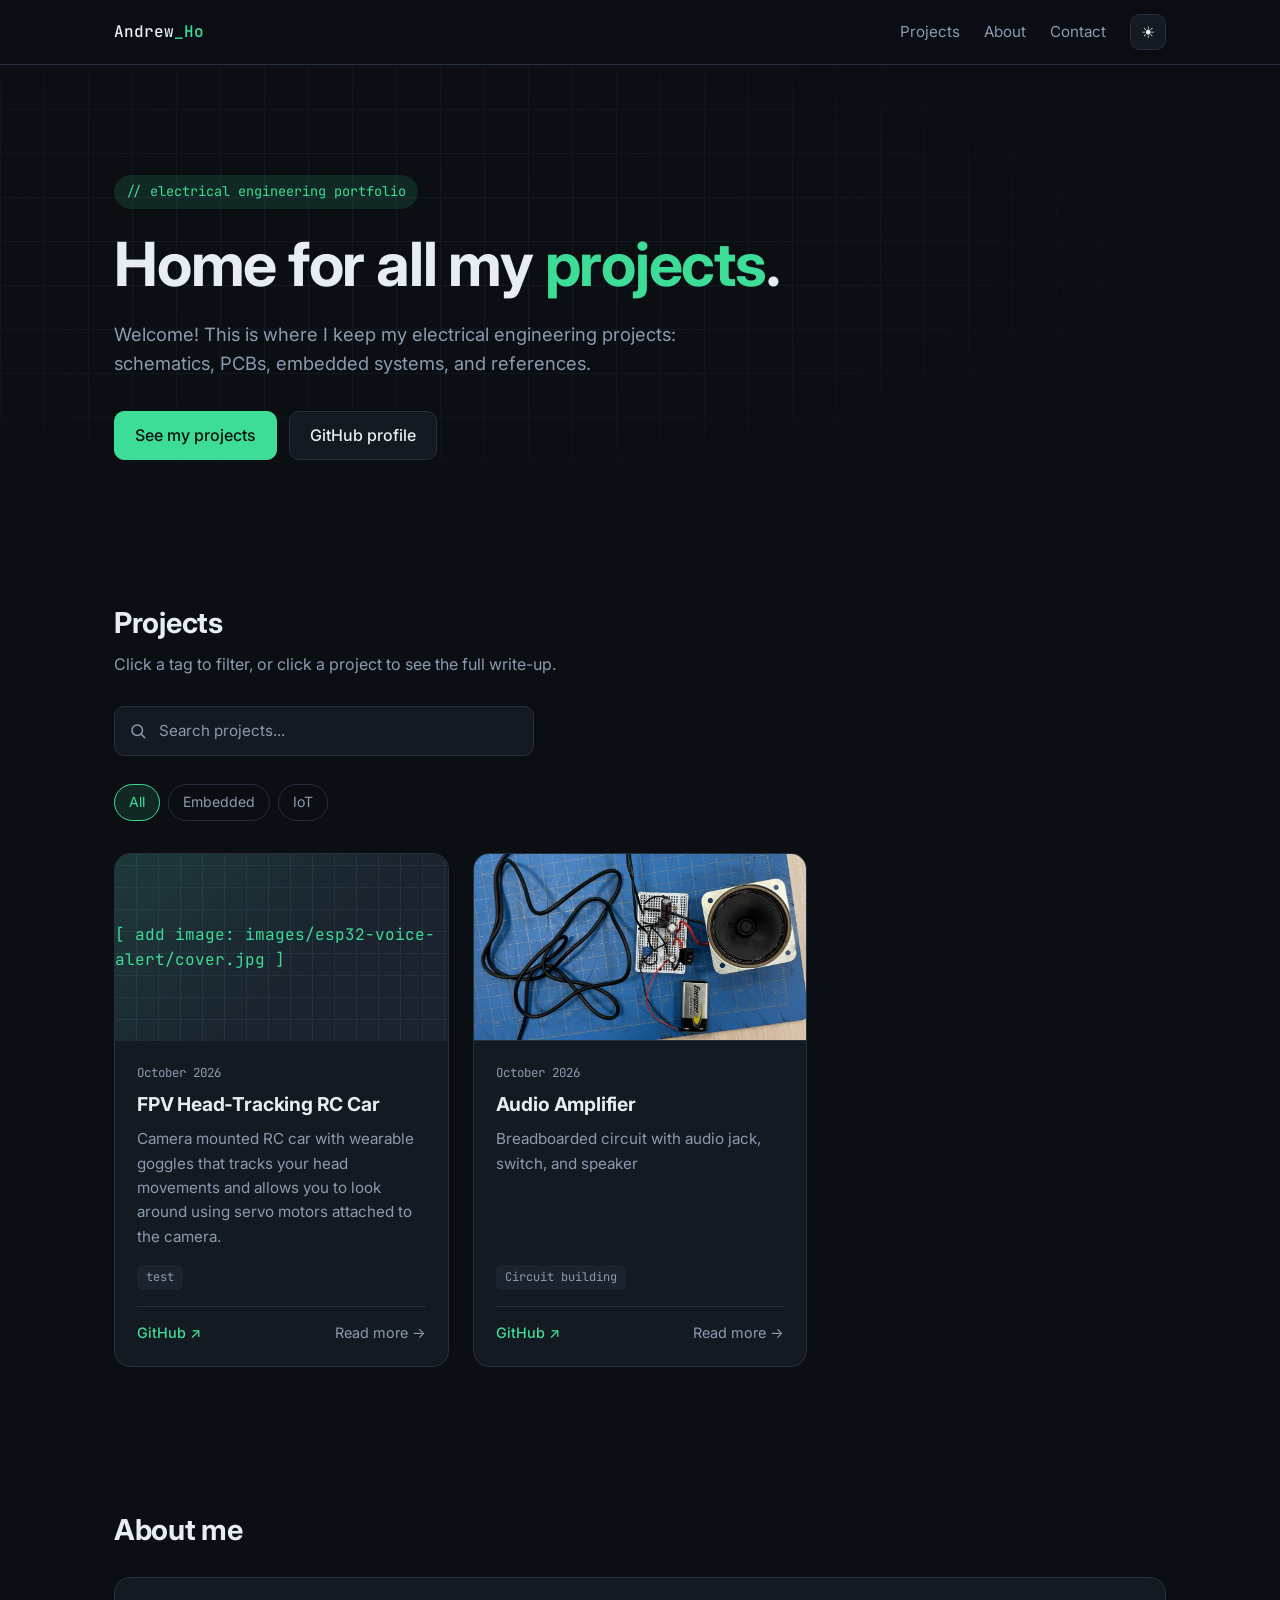
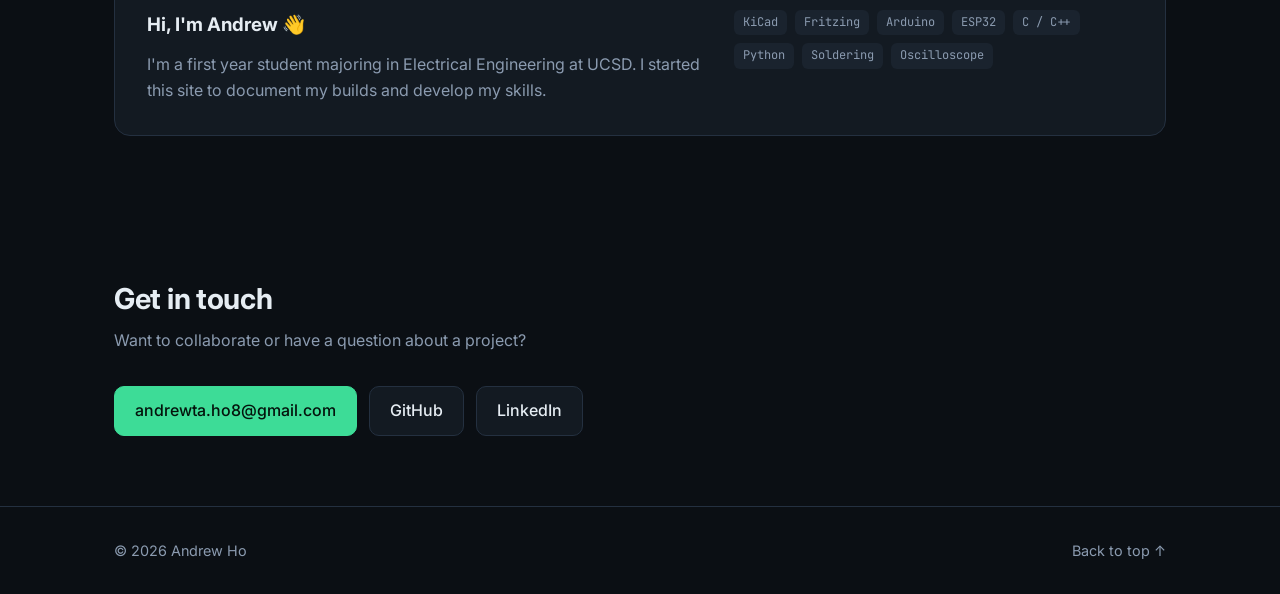
==== index.html @ 2be3fd10 "Update project details for ESP32 voice alert" ====
<!DOCTYPE html>
<html lang="en">
<head>
<meta charset="UTF-8">
<meta name="viewport" content="width=device-width, initial-scale=1">

<!-- EDIT #1: the text shown on the browser tab -->
<title>Andrew Ho | Electrical Engineering Projects</title>
<meta name="description" content="A collection of my electrical engineering projects.">

<link rel="preconnect" href="https://fonts.googleapis.com">
<link rel="preconnect" href="https://fonts.gstatic.com" crossorigin>
<link href="https://fonts.googleapis.com/css2?family=Inter:wght@400;500;600;700&family=JetBrains+Mono:wght@400;500&display=swap" rel="stylesheet">
<link rel="stylesheet" href="style.css">
<script src="script.js"></script>
</head>

<body>

<!-- ============================ NAVIGATION ============================ -->
<nav>
  <div class="container">
    <!-- EDIT #2: your name, top-left corner -->
    <a href="index.html" class="logo">Andrew<span>_Ho</span></a>
    <div class="nav-links">
      <a href="#projects">Projects</a>
      <a href="#about">About</a>
      <a href="#contact">Contact</a>
      <button id="theme-toggle" aria-label="Toggle light/dark mode">☀</button>
    </div>
  </div>
</nav>

<!-- ============================== HERO ============================== -->
<header class="hero">
  <div class="container">
    <!-- EDIT #3: headline, intro, buttons -->
    <span class="eyebrow">// electrical engineering portfolio</span>
    <h1>Home for all my <em>projects</em>.</h1>
    <p>Welcome! This is where I keep my electrical engineering projects: schematics, PCBs, embedded systems, and references.</p>
    <div class="hero-buttons">
      <a href="#projects" class="btn primary">See my projects</a>
      <a href="https://github.com/YOUR-USERNAME" class="btn" target="_blank" rel="noopener">GitHub profile</a>
    </div>
  </div>
</header>

<!-- ============================ PROJECTS ============================ -->
<section id="projects">
  <div class="container">
    <h2 class="section-title">Projects</h2>
    <p class="section-sub">Click a tag to filter, or click a project to see the full write-up.</p>

    <!-- Filter buttons build themselves from each card's data-tags. Don't edit. -->
    <input type="search" id="search" class="search" placeholder="Search projects..." aria-label="Search projects">
    <div class="filters" id="filters"></div>
    <p id="no-results" class="no-results" hidden>No projects match your search.</p>
    <div class="grid">

      <!-- ====================================================================
           HOW TO ADD A NEW PROJECT CARD (takes ~1 minute):
           1. Copy everything from "<article" to "</article>" (one card).
           2. Paste it right below this comment so the newest is first.
           3. Change the words, the tags, the image name, and the 2 links:
                 - the title link  -> href="projects/YOUR-NEW-PAGE.html"
                 - the "Read more" -> same page
              (The new page is made by copying projects/_TEMPLATE.html.)
           No photo yet? Leave the img line alone; a placeholder shows instead.
           ==================================================================== -->

      <!-- ============ CARD: copy from here ============ -->
      <article class="project" data-tags="Embedded, IoT">
        <img class="project-img" src="images/esp32-voice-alert/cover.jpg" alt="ESP32 voice alert device">
        <div class="project-body">
          <span class="project-date">October 2026</span>
          <h3><a class="card-link" href="projects/esp32-voice-alert.html">FPV Head-Tracking RC Car</a></h3>
          <p>Camera mounted RC car with wearable goggles that tracks your head movements and allows you to look around using servo motors attached to the camera.</p>
          <div class="tags">
            <span class="tag">test</span>
          </div>
          <div class="links">
            <a href="https://github.com/YOUR-USERNAME/esp32-voice-alert" target="_blank" rel="noopener">GitHub ↗</a>
            <span class="more">Read more →</span>
          </div>
        </div>
      </article>
      <!-- ============ CARD: copy until here ============ -->

      <article class="project" data-tags="Embedded, IoT">
        <img class="project-img" src="audioamplifier/IMG_8105.jpg" alt="Audio Amplifier">
        <div class="project-body">
          <span class="project-date">October 2026</span>
          <h3><a class="card-link" href="projects/audio-amplifier.html">Audio Amplifier</a></h3>
          <p>Breadboarded circuit with audio jack, switch, and speaker</p>
          <div class="tags">
            <span class="tag">Circuit building</span>
          </div>
          <div class="links">
            <a href="https://github.com/YOUR-USERNAME/esp32-voice-alert" target="_blank" rel="noopener">GitHub ↗</a>
            <span class="more">Read more →</span>
          </div>
        </div>
      </article>
    </div>
  </div>
</section>

<!-- ============================== ABOUT ============================== -->
<section id="about">
  <div class="container">
    <h2 class="section-title">About me</h2>
    <div class="about-box">
      <div>
        <!-- EDIT #4: a few sentences about you -->
        <h3>Hi, I'm Andrew 👋</h3>
        <p>I'm a first year student majoring in Electrical Engineering at UCSD. I started this site to document my builds and develop my skills.</p>
      </div>
      <div class="skills">
        <!-- EDIT #5: your skills and tools -->
        <span class="tag">KiCad</span>
        <span class="tag">Fritzing</span>
        <span class="tag">Arduino</span>
        <span class="tag">ESP32</span>
        <span class="tag">C / C++</span>
        <span class="tag">Python</span>
        <span class="tag">Soldering</span>
        <span class="tag">Oscilloscope</span>
      </div>
    </div>
  </div>
</section>

<!-- ============================= CONTACT ============================= -->
<section id="contact">
  <div class="container">
    <h2 class="section-title">Get in touch</h2>
    <p class="section-sub">Want to collaborate or have a question about a project?</p>
    <div class="hero-buttons">
      <!-- EDIT #6: your email and links -->
      <a href="mailto:andrewta.ho8@gmail.com" class="btn primary">andrewta.ho8@gmail.com</a>
      <a href="https://github.com/YOUR-USERNAME" class="btn" target="_blank" rel="noopener">GitHub</a>
      <a href="https://linkedin.com/in/YOUR-USERNAME" class="btn" target="_blank" rel="noopener">LinkedIn</a>
    </div>
  </div>
</section>

<footer>
  <div class="container">
    <span>© <span id="year"></span> Andrew Ho</span>
    <a href="#">Back to top ↑</a>
  </div>
</footer>

</body>
</html>
---- style.css ----
/* =====================================================================
   style.css: the look of the whole site (home page + every project page)
   You only need to touch the COLORS section below. Everything else can stay.
   ===================================================================== */

/* ---------- COLORS ---------- */
:root {
  --bg: #0b0f14;
  --surface: #131a22;
  --surface-2: #1a232e;
  --border: #243040;
  --text: #e6edf3;
  --muted: #8b9bb0;
  --accent: #3ddc97;            /* try #4da3ff (blue) or #ffb547 (amber) */
  --accent-soft: rgba(61, 220, 151, 0.12);
}
:root[data-theme="light"] {
  --bg: #f6f8fa;
  --surface: #ffffff;
  --surface-2: #eef2f6;
  --border: #d8e0e8;
  --text: #14202b;
  --muted: #5b6b7d;
  --accent: #0a9f6a;
  --accent-soft: rgba(10, 159, 106, 0.1);
}

/* ---------- BASICS ---------- */
* { box-sizing: border-box; margin: 0; padding: 0; }
html { scroll-behavior: smooth; }
body {
  font-family: "Inter", system-ui, -apple-system, "Segoe UI", sans-serif;
  background: var(--bg);
  color: var(--text);
  line-height: 1.6;
  -webkit-font-smoothing: antialiased;
}
a { color: inherit; text-decoration: none; }
img { max-width: 100%; }
.container { max-width: 1100px; margin: 0 auto; padding: 0 24px; }
.narrow { max-width: 820px; }

/* ---------- NAV ---------- */
nav {
  position: sticky; top: 0; z-index: 10;
  background: color-mix(in srgb, var(--bg) 85%, transparent);
  backdrop-filter: blur(12px);
  border-bottom: 1px solid var(--border);
}
nav .container { display: flex; align-items: center; justify-content: space-between; height: 64px; }
.logo { font-family: "JetBrains Mono", monospace; font-weight: 500; }
.logo span { color: var(--accent); }
.nav-links { display: flex; align-items: center; gap: 24px; font-size: 0.95rem; color: var(--muted); }
.nav-links a:hover { color: var(--text); }
#theme-toggle {
  background: var(--surface); border: 1px solid var(--border); color: var(--text);
  width: 36px; height: 36px; border-radius: 10px; cursor: pointer; font-size: 1rem;
}
#theme-toggle:hover { border-color: var(--accent); }

/* ---------- BUTTONS & TAGS ---------- */
.btn {
  display: inline-block; padding: 11px 20px; border-radius: 10px; font-weight: 500;
  border: 1px solid var(--border); background: var(--surface); transition: 0.2s;
}
.btn:hover { border-color: var(--accent); transform: translateY(-1px); }
.btn.primary { background: var(--accent); color: #04130c; border-color: var(--accent); }
.tags { display: flex; flex-wrap: wrap; gap: 6px; }
.tag {
  font-family: "JetBrains Mono", monospace; font-size: 0.75rem;
  padding: 3px 9px; border-radius: 6px; background: var(--surface-2); color: var(--muted);
}

/* ---------- HOME: HERO ---------- */
.hero { padding: 110px 0 70px; position: relative; overflow: hidden; }
.hero::before {
  content: ""; position: absolute; inset: 0; z-index: -1;
  background-image:
    linear-gradient(var(--border) 1px, transparent 1px),
    linear-gradient(90deg, var(--border) 1px, transparent 1px);
  background-size: 44px 44px;
  opacity: 0.35;
  -webkit-mask-image: radial-gradient(ellipse at 30% 40%, #000 20%, transparent 70%);
  mask-image: radial-gradient(ellipse at 30% 40%, #000 20%, transparent 70%);
}
.eyebrow {
  display: inline-block; font-family: "JetBrains Mono", monospace; font-size: 0.85rem;
  color: var(--accent); background: var(--accent-soft);
  padding: 6px 12px; border-radius: 999px; margin-bottom: 22px;
}
.hero h1 { font-size: clamp(2.2rem, 6vw, 3.8rem); line-height: 1.1; letter-spacing: -0.02em; max-width: 780px; }
.hero h1 em { font-style: normal; color: var(--accent); }
.hero p { color: var(--muted); font-size: 1.15rem; max-width: 600px; margin-top: 22px; }
.hero-buttons { display: flex; gap: 12px; margin-top: 32px; flex-wrap: wrap; }

/* ---------- HOME: SECTIONS ---------- */
section { padding: 70px 0; }
.section-title { font-size: 1.8rem; letter-spacing: -0.01em; }
.section-sub { color: var(--muted); margin-top: 6px; }

.filters { display: flex; flex-wrap: wrap; gap: 8px; margin: 28px 0 32px; }
.filter {
  font: inherit; font-size: 0.88rem; color: var(--muted); cursor: pointer;
  background: transparent; border: 1px solid var(--border);
  padding: 6px 14px; border-radius: 999px; transition: 0.2s;
}
.filter:hover { color: var(--text); border-color: var(--muted); }
.filter.active { background: var(--accent-soft); color: var(--accent); border-color: var(--accent); }

/* ---------- HOME: PROJECT CARDS ---------- */
.grid { display: grid; grid-template-columns: repeat(auto-fill, minmax(320px, 1fr)); gap: 24px; }
.project {
  position: relative;
  background: var(--surface); border: 1px solid var(--border); border-radius: 16px;
  overflow: hidden; display: flex; flex-direction: column; transition: 0.25s;
}
.project:hover { transform: translateY(-4px); border-color: var(--accent); box-shadow: 0 12px 30px rgba(0,0,0,0.25); }
.project.hidden { display: none; }
/* makes the WHOLE card clickable (the link is the title) */
.card-link::after { content: ""; position: absolute; inset: 0; z-index: 1; }

.project-img { aspect-ratio: 16 / 9; width: 100%; object-fit: cover; display: block; background: var(--surface-2); border-bottom: 1px solid var(--border); }
.placeholder {
  aspect-ratio: 16 / 9; width: 100%;
  display: flex; align-items: center; justify-content: center;
  font-family: "JetBrains Mono", monospace; font-size: 1rem; color: var(--accent);
  background:
    linear-gradient(135deg, var(--accent-soft), transparent 60%),
    repeating-linear-gradient(0deg, transparent 0 21px, var(--border) 21px 22px),
    repeating-linear-gradient(90deg, transparent 0 21px, var(--border) 21px 22px),
    var(--surface-2);
}
.project-body { padding: 22px; display: flex; flex-direction: column; flex: 1; }
.project-date { font-family: "JetBrains Mono", monospace; font-size: 0.78rem; color: var(--muted); }
.project h3 { font-size: 1.2rem; margin: 6px 0 8px; letter-spacing: -0.01em; }
.project p { color: var(--muted); font-size: 0.95rem; flex: 1; }
.project .tags { margin: 16px 0; }
.links { display: flex; flex-wrap: wrap; gap: 14px; padding-top: 14px; border-top: 1px solid var(--border); align-items: center; }
.links a { position: relative; z-index: 2; font-size: 0.9rem; font-weight: 500; color: var(--accent); }
.links a:hover { text-decoration: underline; }
.links .more { margin-left: auto; color: var(--muted); font-size: 0.9rem; }
.project:hover .more { color: var(--accent); }

/* ---------- HOME: ABOUT ---------- */
.about-box {
  background: var(--surface); border: 1px solid var(--border); border-radius: 16px;
  padding: 32px; display: grid; gap: 28px; grid-template-columns: 1.4fr 1fr; margin-top: 24px;
}
.about-box p { color: var(--muted); margin-top: 12px; }
.skills { display: flex; flex-wrap: wrap; gap: 8px; align-content: flex-start; }
@media (max-width: 720px) { .about-box { grid-template-columns: 1fr; } }

footer { border-top: 1px solid var(--border); padding: 32px 0; color: var(--muted); font-size: 0.9rem; }
footer .container { display: flex; justify-content: space-between; flex-wrap: wrap; gap: 12px; }
footer a:hover { color: var(--accent); }

/* =====================================================================
   PROJECT DETAIL PAGES
   ===================================================================== */
.back-link { display: inline-block; margin: 36px 0 18px; color: var(--muted); font-size: 0.92rem; }
.back-link:hover { color: var(--accent); }

.page-head h1 { font-size: clamp(2rem, 5vw, 3rem); line-height: 1.15; letter-spacing: -0.02em; margin: 8px 0 14px; }
.page-head .lead { color: var(--muted); font-size: 1.15rem; margin-bottom: 18px; }

.cover { width: 100%; border-radius: 16px; border: 1px solid var(--border); margin-top: 32px; display: block; aspect-ratio: 16 / 9; object-fit: cover; }

.facts {
  display: grid; grid-template-columns: repeat(auto-fit, minmax(140px, 1fr)); gap: 12px; margin-top: 28px;
}
.fact { background: var(--surface); border: 1px solid var(--border); border-radius: 12px; padding: 14px 16px; }
.fact small { display: block; font-family: "JetBrains Mono", monospace; font-size: 0.72rem; color: var(--muted); text-transform: uppercase; letter-spacing: 0.06em; }
.fact strong { font-weight: 600; }

.detail { padding: 34px 0 6px; }
.detail h2 { font-size: 1.5rem; letter-spacing: -0.01em; margin-bottom: 14px; display: flex; align-items: center; gap: 10px; }
.detail h2::before { content: ""; width: 4px; height: 1.2em; background: var(--accent); border-radius: 2px; }
.detail p { color: var(--muted); margin-bottom: 12px; }
.detail p strong { color: var(--text); }
.detail ul, .detail ol { color: var(--muted); padding-left: 22px; margin-bottom: 12px; }
.detail li { margin-bottom: 8px; padding-left: 4px; }
.detail li::marker { color: var(--accent); }
.detail code {
  font-family: "JetBrains Mono", monospace; font-size: 0.85em;
  background: var(--surface-2); padding: 2px 6px; border-radius: 5px; color: var(--text);
}
.detail pre {
  background: var(--surface); border: 1px solid var(--border); border-radius: 12px;
  padding: 16px; overflow-x: auto; margin-bottom: 14px; font-size: 0.85rem;
}
.detail pre code { background: none; padding: 0; }

.callout {
  background: var(--accent-soft); border-left: 3px solid var(--accent);
  padding: 14px 18px; border-radius: 0 10px 10px 0; margin: 14px 0; color: var(--text);
}

.table-wrap { overflow-x: auto; border: 1px solid var(--border); border-radius: 12px; }
table { width: 100%; border-collapse: collapse; font-size: 0.93rem; }
th, td { text-align: left; padding: 12px 16px; border-bottom: 1px solid var(--border); }
th { background: var(--surface); font-family: "JetBrains Mono", monospace; font-size: 0.75rem; color: var(--muted); text-transform: uppercase; letter-spacing: 0.06em; }
tr:last-child td { border-bottom: none; }
td a { color: var(--accent); }
td a:hover { text-decoration: underline; }
td { color: var(--muted); }
td:first-child { color: var(--text); font-weight: 500; }

.gallery { display: grid; grid-template-columns: repeat(auto-fill, minmax(240px, 1fr)); gap: 14px; }
.gallery figure { background: var(--surface); border: 1px solid var(--border); border-radius: 12px; overflow: hidden; }
.gallery img { width: 100%; aspect-ratio: 4 / 3; object-fit: cover; display: block; transition: 0.3s; }
.gallery a:hover img { transform: scale(1.03); }
.gallery a { display: block; overflow: hidden; }
.gallery figcaption { padding: 10px 14px; font-size: 0.85rem; color: var(--muted); }

.video-wrap { position: relative; aspect-ratio: 16 / 9; border-radius: 14px; overflow: hidden; border: 1px solid var(--border); background: #000; margin-bottom: 14px; }
.video-wrap iframe, .video-wrap video { position: absolute; inset: 0; width: 100%; height: 100%; border: 0; }

.downloads { display: flex; flex-wrap: wrap; gap: 12px; }

.page-nav { display: flex; justify-content: space-between; gap: 16px; padding: 50px 0 20px; flex-wrap: wrap; }
.search {
  display: block;
  width: 100%;
  max-width: 420px;
  margin-top: 28px;
  padding: 12px 16px 12px 44px;
  font: inherit;
  font-size: 0.95rem;
  color: var(--text);
  background: var(--surface)
    url("data:image/svg+xml,%3Csvg xmlns='http://www.w3.org/2000/svg' width='18' height='18' viewBox='0 0 24 24' fill='none' stroke='%238b9bb0' stroke-width='2' stroke-linecap='round'%3E%3Ccircle cx='11' cy='11' r='7'/%3E%3Cpath d='M21 21l-4.3-4.3'/%3E%3C/svg%3E")
    no-repeat 14px center;
  border: 1px solid var(--border);
  border-radius: 10px;
  outline: none;
  transition: 0.2s;
}
.search::placeholder { color: var(--muted); }
.search:focus { border-color: var(--accent); box-shadow: 0 0 0 3px var(--accent-soft); }

.no-results { color: var(--muted); margin-bottom: 24px; }
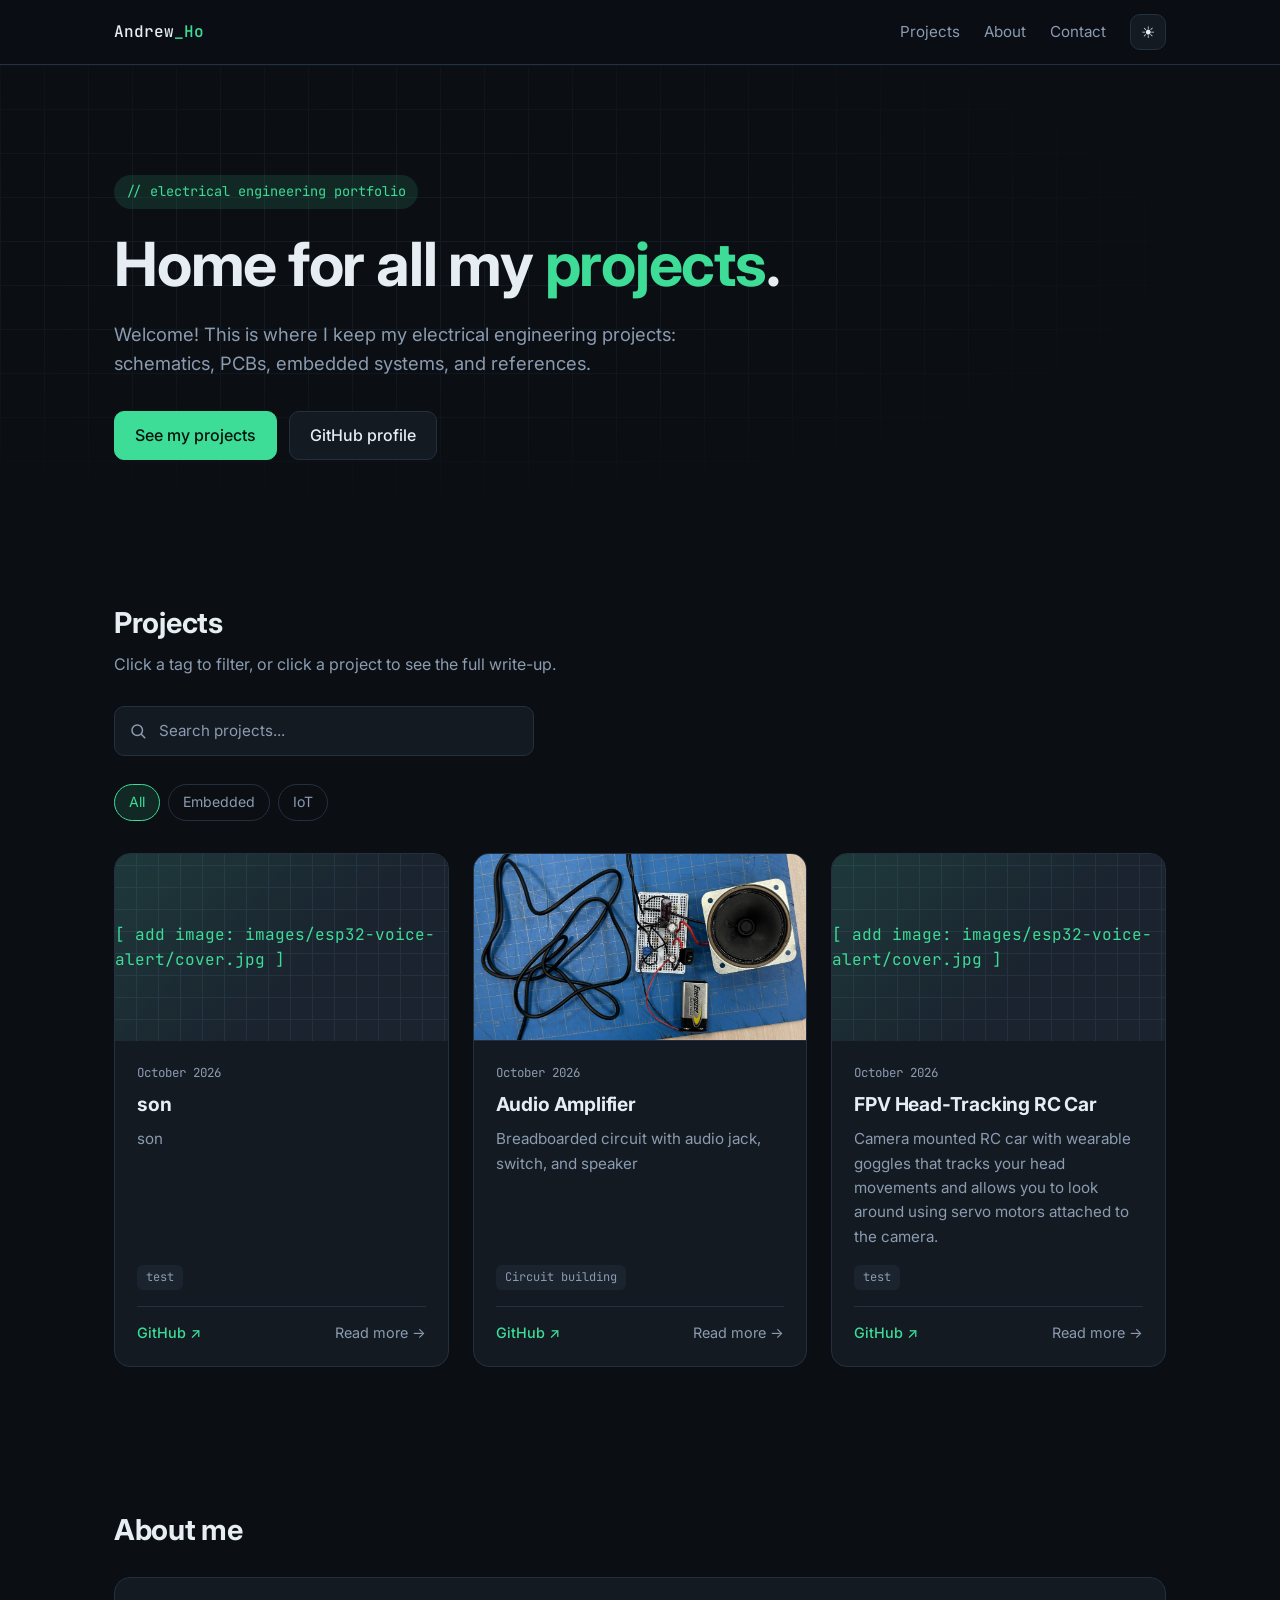
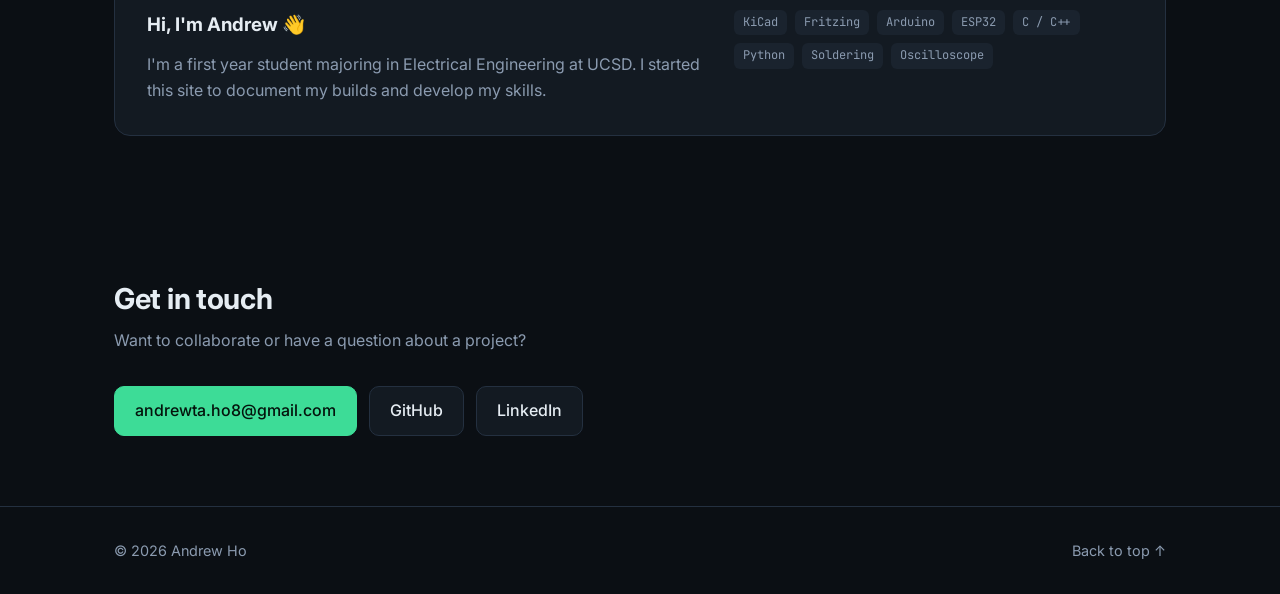
==== commit 5eef3752: "Update project details for ESP32 voice alert" ====
--- a/index.html
+++ b/index.html
@@ -73,8 +73,8 @@
         <img class="project-img" src="images/esp32-voice-alert/cover.jpg" alt="ESP32 voice alert device">
         <div class="project-body">
           <span class="project-date">October 2026</span>
-          <h3><a class="card-link" href="projects/esp32-voice-alert.html">FPV Head-Tracking RC Car</a></h3>
-          <p>Camera mounted RC car with wearable goggles that tracks your head movements and allows you to look around using servo motors attached to the camera.</p>
+          <h3><a class="card-link" href="projects/esp32-voice-alert.html">son</a></h3>
+          <p>son</p>
           <div class="tags">
             <span class="tag">test</span>
           </div>
@@ -94,6 +94,22 @@
           <p>Breadboarded circuit with audio jack, switch, and speaker</p>
           <div class="tags">
             <span class="tag">Circuit building</span>
+          </div>
+          <div class="links">
+            <a href="https://github.com/YOUR-USERNAME/esp32-voice-alert" target="_blank" rel="noopener">GitHub ↗</a>
+            <span class="more">Read more →</span>
+          </div>
+        </div>
+      </article>
+
+      <article class="project" data-tags="Embedded, IoT">
+        <img class="project-img" src="images/esp32-voice-alert/cover.jpg" alt="ESP32 voice alert device">
+        <div class="project-body">
+          <span class="project-date">October 2026</span>
+          <h3><a class="card-link" href="projects/esp32-voice-alert.html">FPV Head-Tracking RC Car</a></h3>
+          <p>Camera mounted RC car with wearable goggles that tracks your head movements and allows you to look around using servo motors attached to the camera.</p>
+          <div class="tags">
+            <span class="tag">test</span>
           </div>
           <div class="links">
             <a href="https://github.com/YOUR-USERNAME/esp32-voice-alert" target="_blank" rel="noopener">GitHub ↗</a>
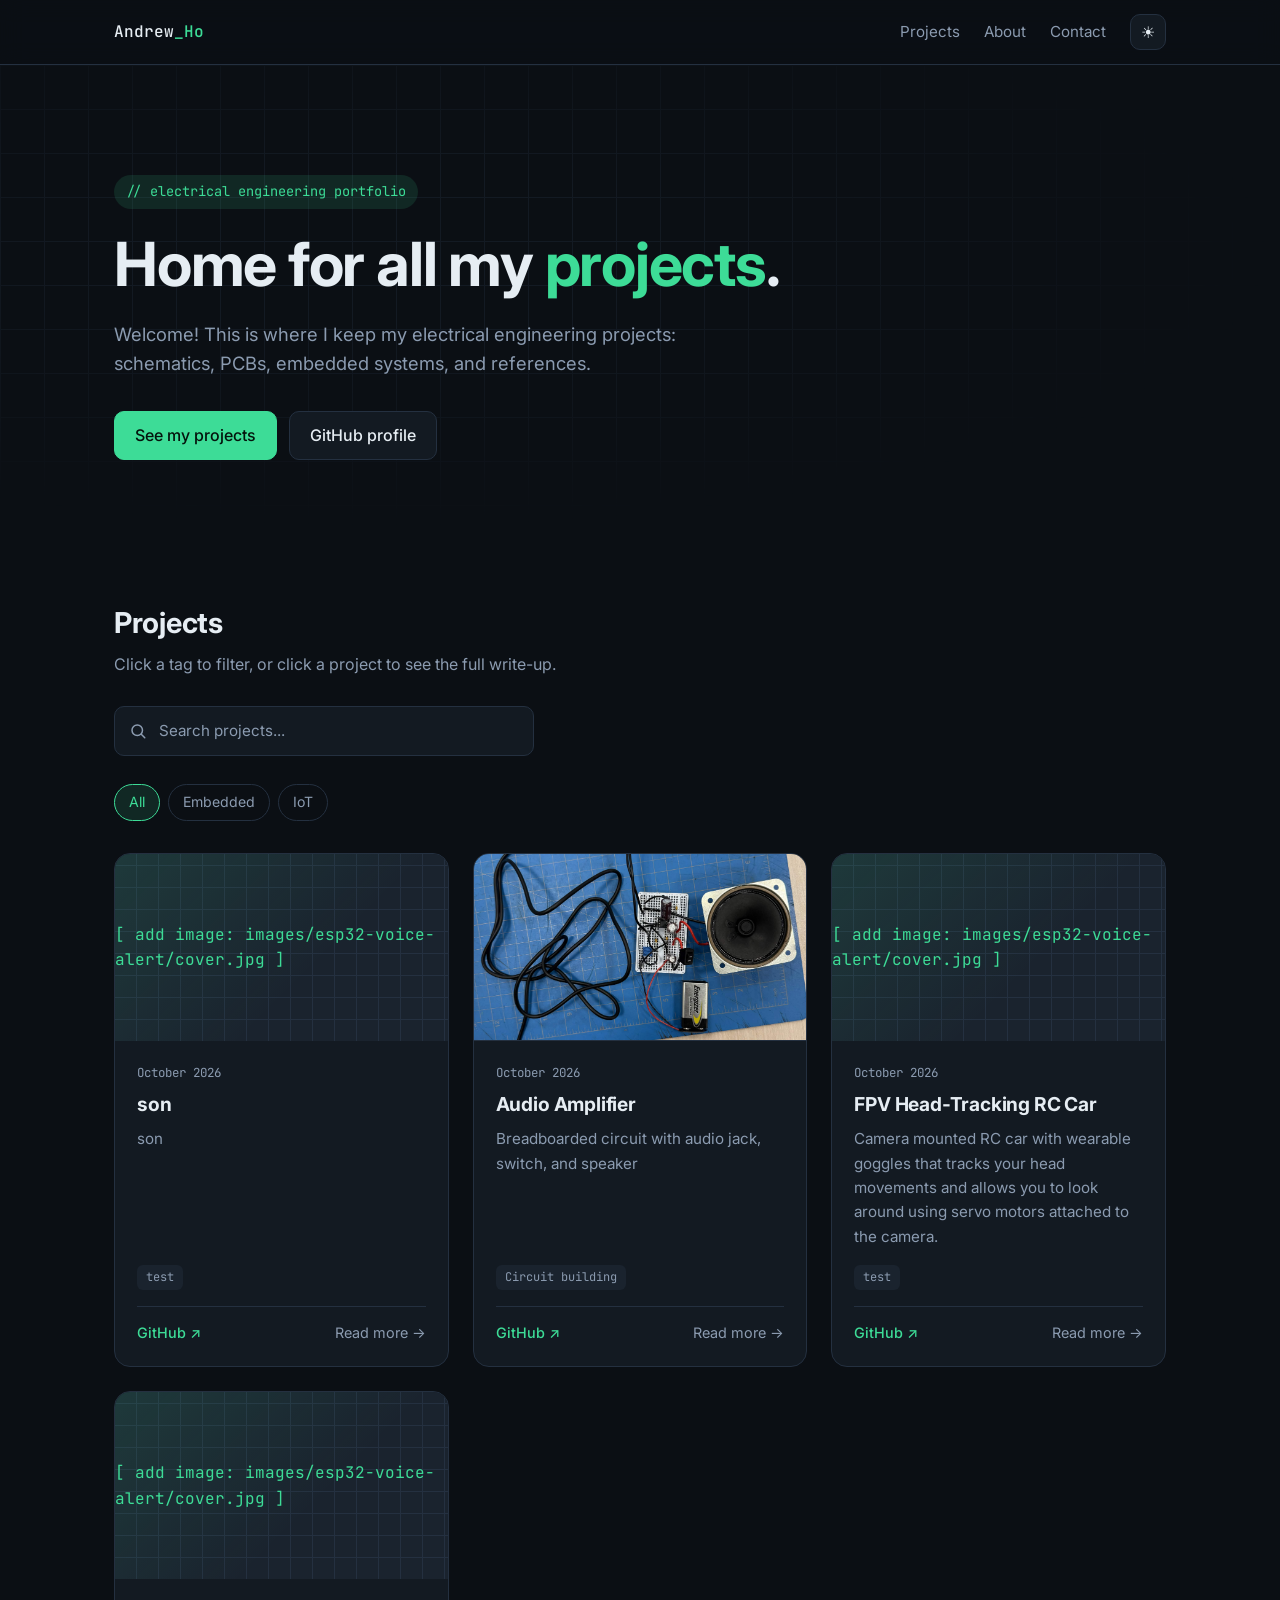
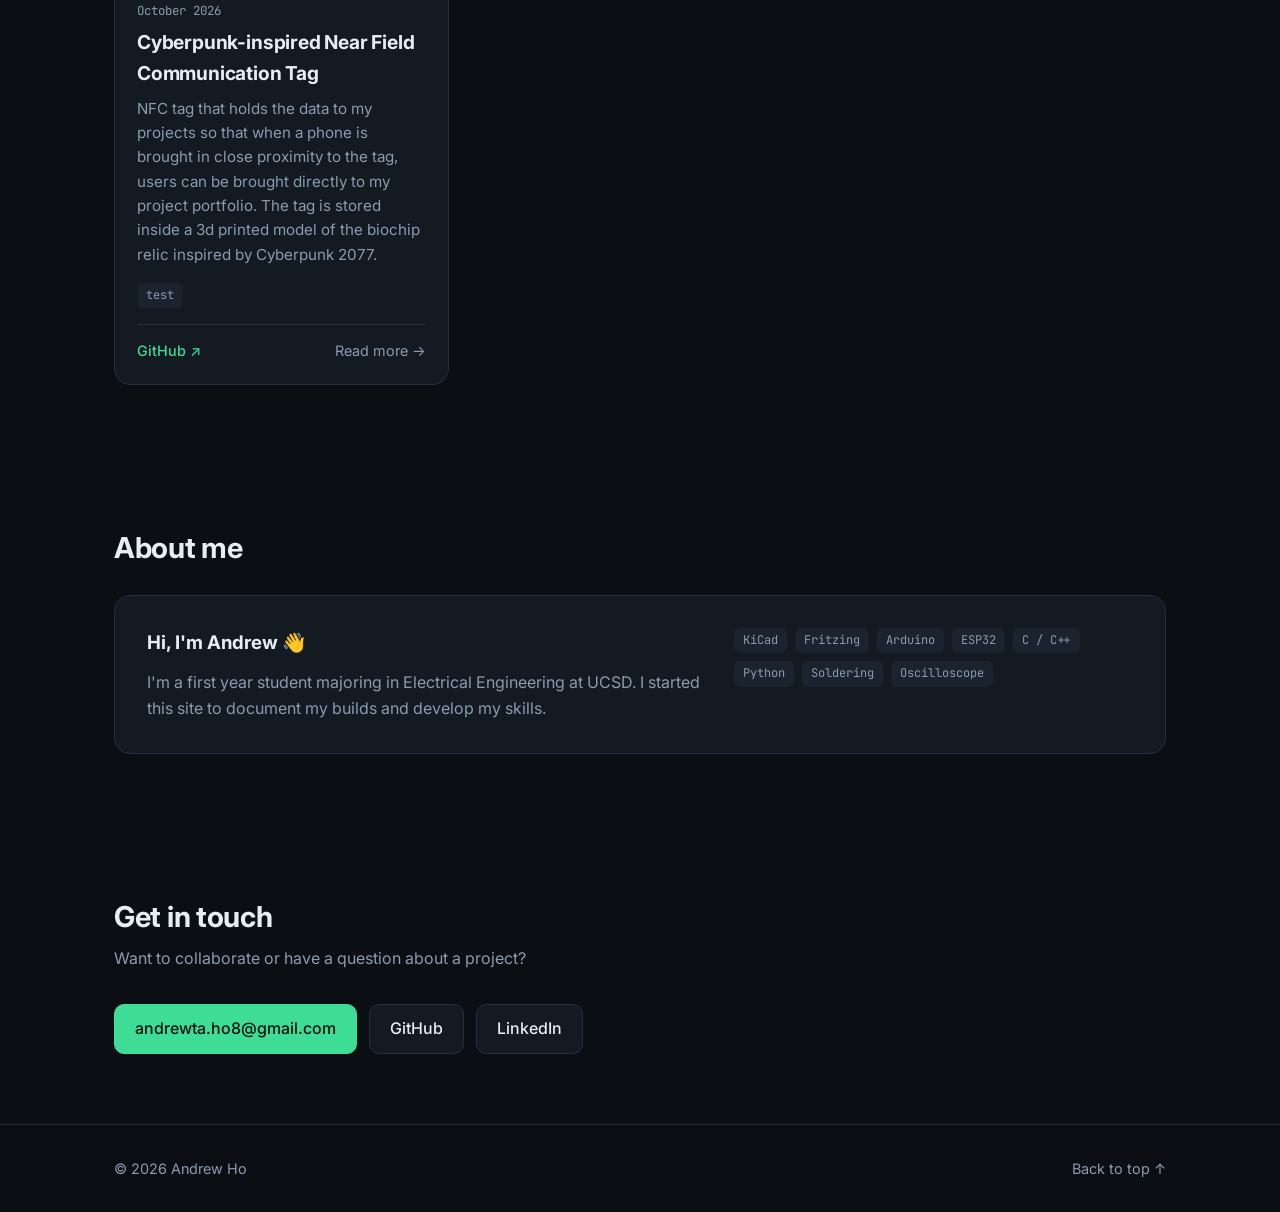
==== commit 717a3b90: "Add ESP32 voice alert project article Added a new project article for the ESP32 voice alert device w" ====
--- a/index.html
+++ b/index.html
@@ -106,8 +106,24 @@
         <img class="project-img" src="images/esp32-voice-alert/cover.jpg" alt="ESP32 voice alert device">
         <div class="project-body">
           <span class="project-date">October 2026</span>
-          <h3><a class="card-link" href="projects/esp32-voice-alert.html">FPV Head-Tracking RC Car</a></h3>
+          <h3><a class="card-link" href="projects/FPV-Head-Tracking-RC-Car.html">FPV Head-Tracking RC Car</a></h3>
           <p>Camera mounted RC car with wearable goggles that tracks your head movements and allows you to look around using servo motors attached to the camera.</p>
+          <div class="tags">
+            <span class="tag">test</span>
+          </div>
+          <div class="links">
+            <a href="https://github.com/YOUR-USERNAME/esp32-voice-alert" target="_blank" rel="noopener">GitHub ↗</a>
+            <span class="more">Read more →</span>
+          </div>
+        </div>
+      </article>
+
+      <article class="project" data-tags="Embedded, IoT">
+        <img class="project-img" src="images/esp32-voice-alert/cover.jpg" alt="ESP32 voice alert device">
+        <div class="project-body">
+          <span class="project-date">October 2026</span>
+          <h3><a class="card-link" href="projects/esp32-voice-alert.html">Cyberpunk-inspired Near Field Communication Tag</a></h3>
+          <p>NFC tag that holds the data to my projects so that when a phone is brought in close proximity to the tag, users can be brought directly to my project portfolio. The tag is stored inside a 3d printed model of the biochip relic inspired by Cyberpunk 2077.</p>
           <div class="tags">
             <span class="tag">test</span>
           </div>
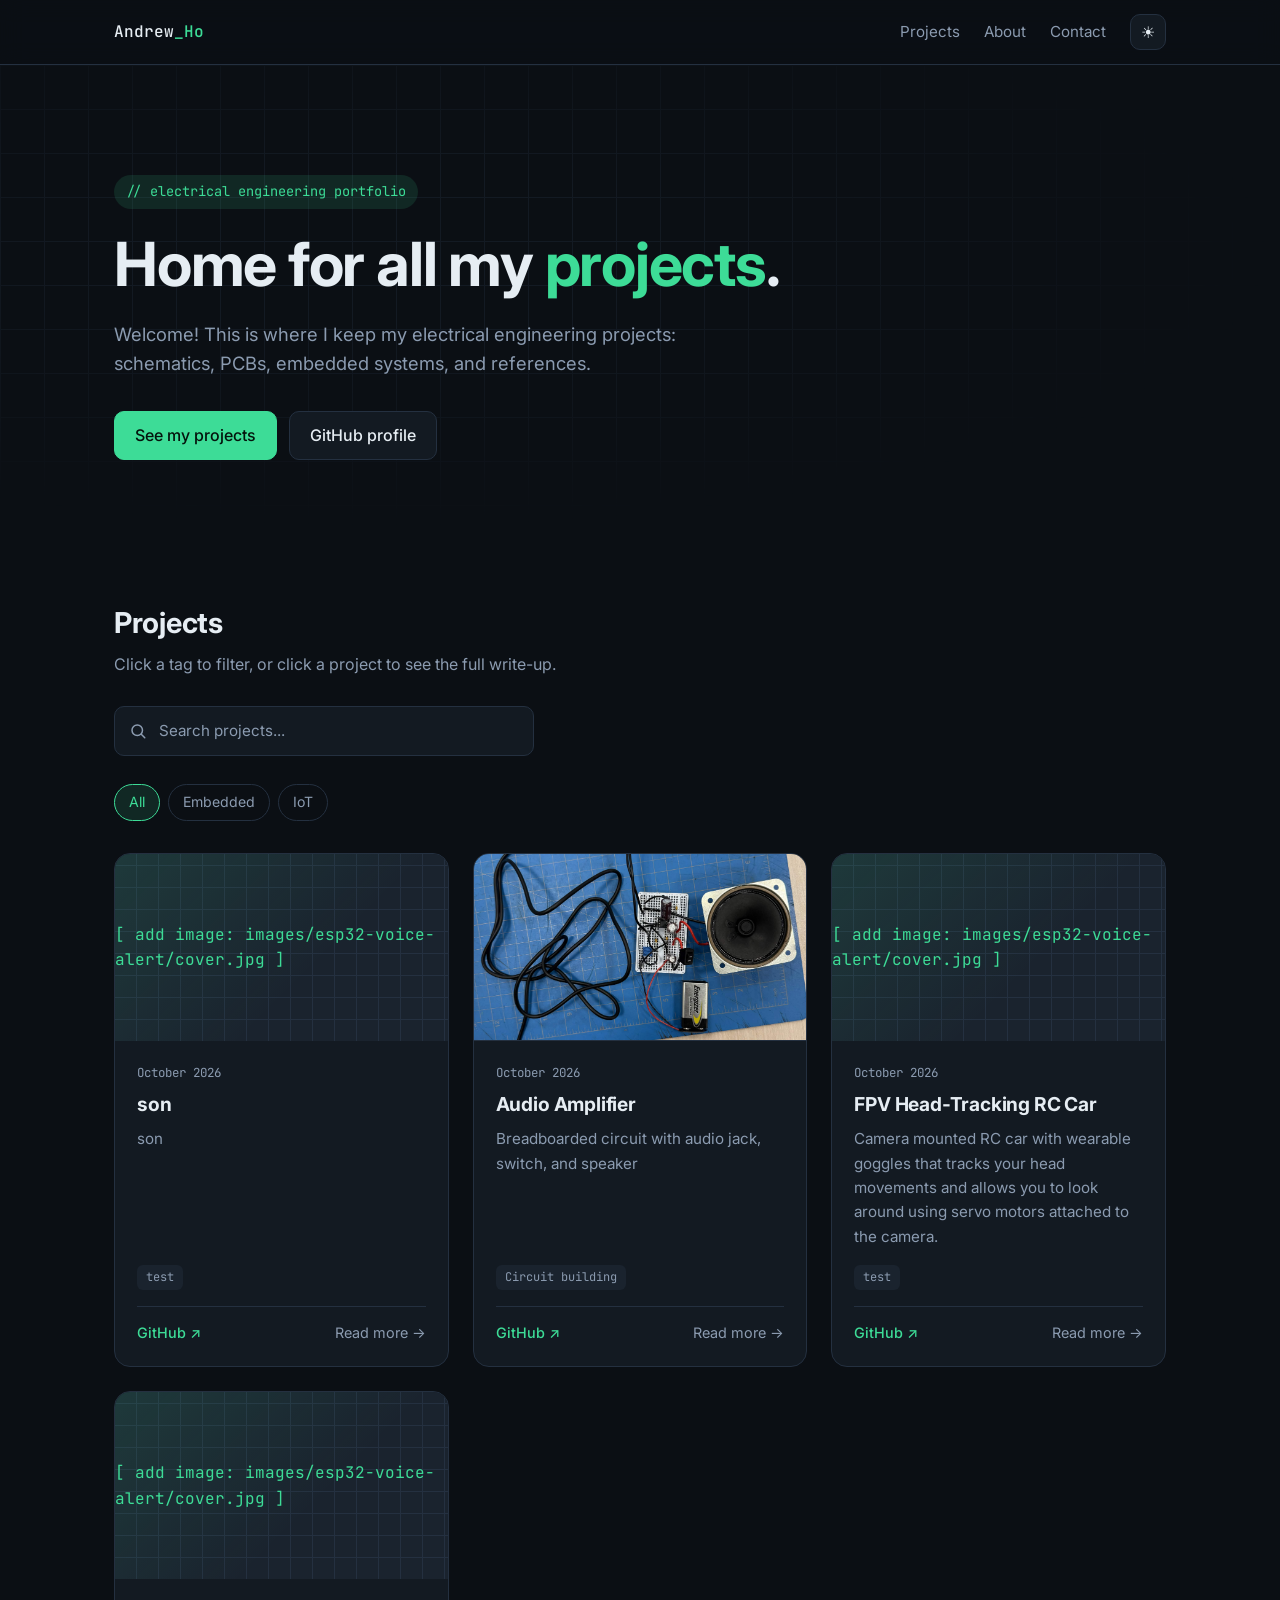
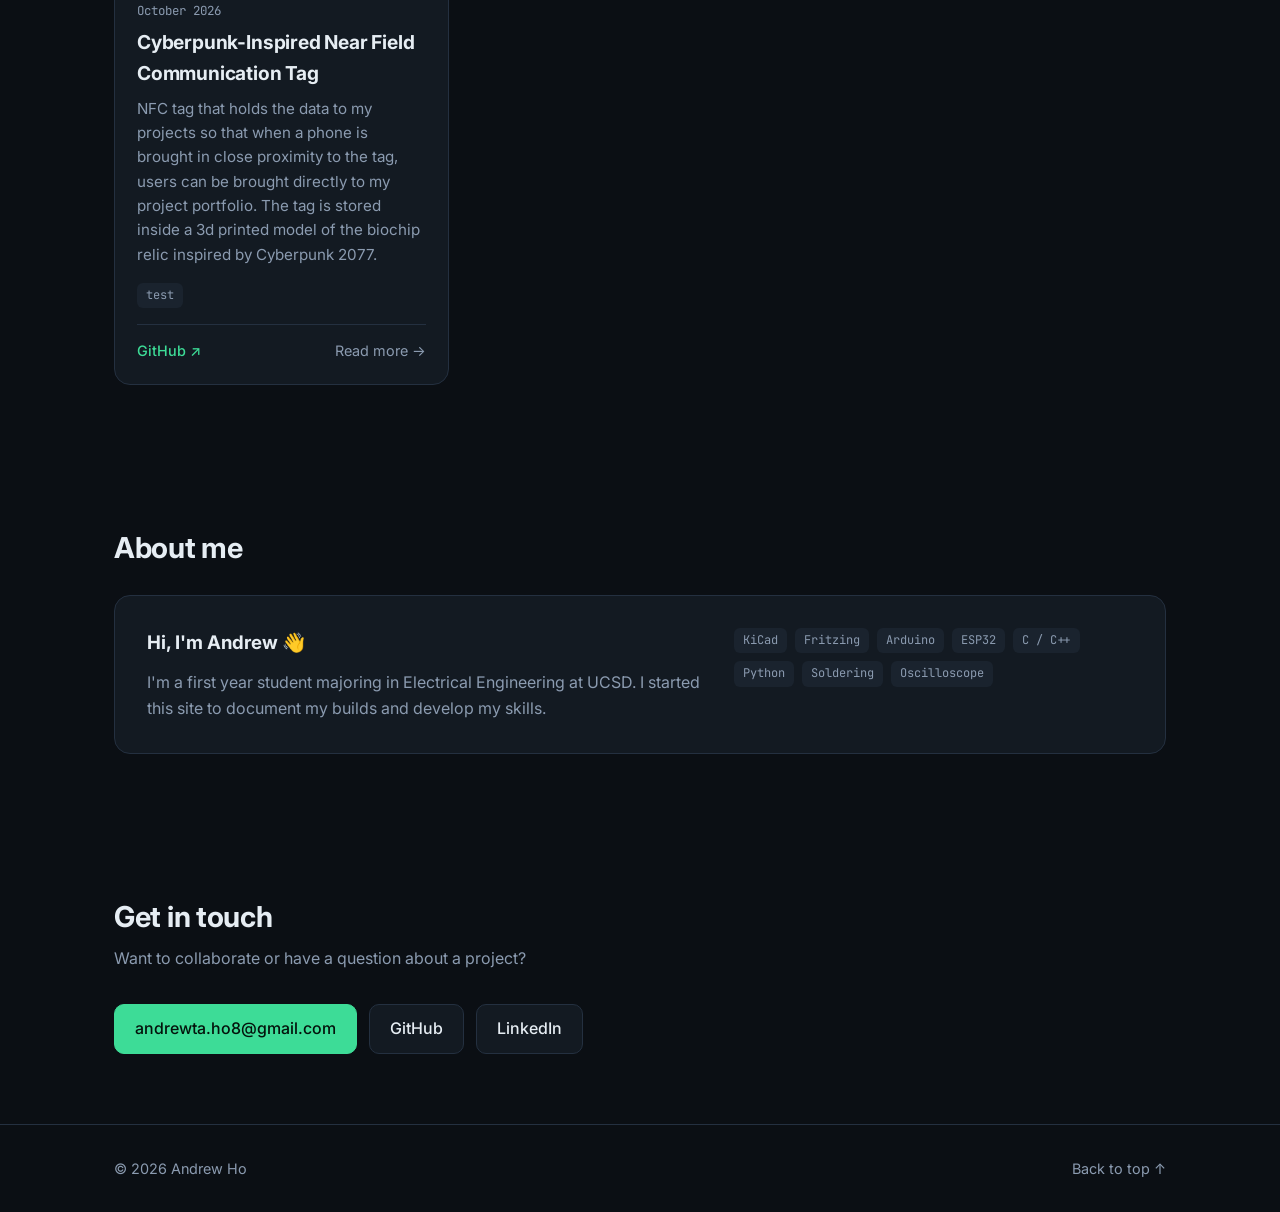
==== commit ebc1b613: "Correct capitalization in project title" ====
--- a/index.html
+++ b/index.html
@@ -122,7 +122,7 @@
         <img class="project-img" src="images/esp32-voice-alert/cover.jpg" alt="ESP32 voice alert device">
         <div class="project-body">
           <span class="project-date">October 2026</span>
-          <h3><a class="card-link" href="projects/esp32-voice-alert.html">Cyberpunk-inspired Near Field Communication Tag</a></h3>
+          <h3><a class="card-link" href="projects/esp32-voice-alert.html">Cyberpunk-Inspired Near Field Communication Tag</a></h3>
           <p>NFC tag that holds the data to my projects so that when a phone is brought in close proximity to the tag, users can be brought directly to my project portfolio. The tag is stored inside a 3d printed model of the biochip relic inspired by Cyberpunk 2077.</p>
           <div class="tags">
             <span class="tag">test</span>
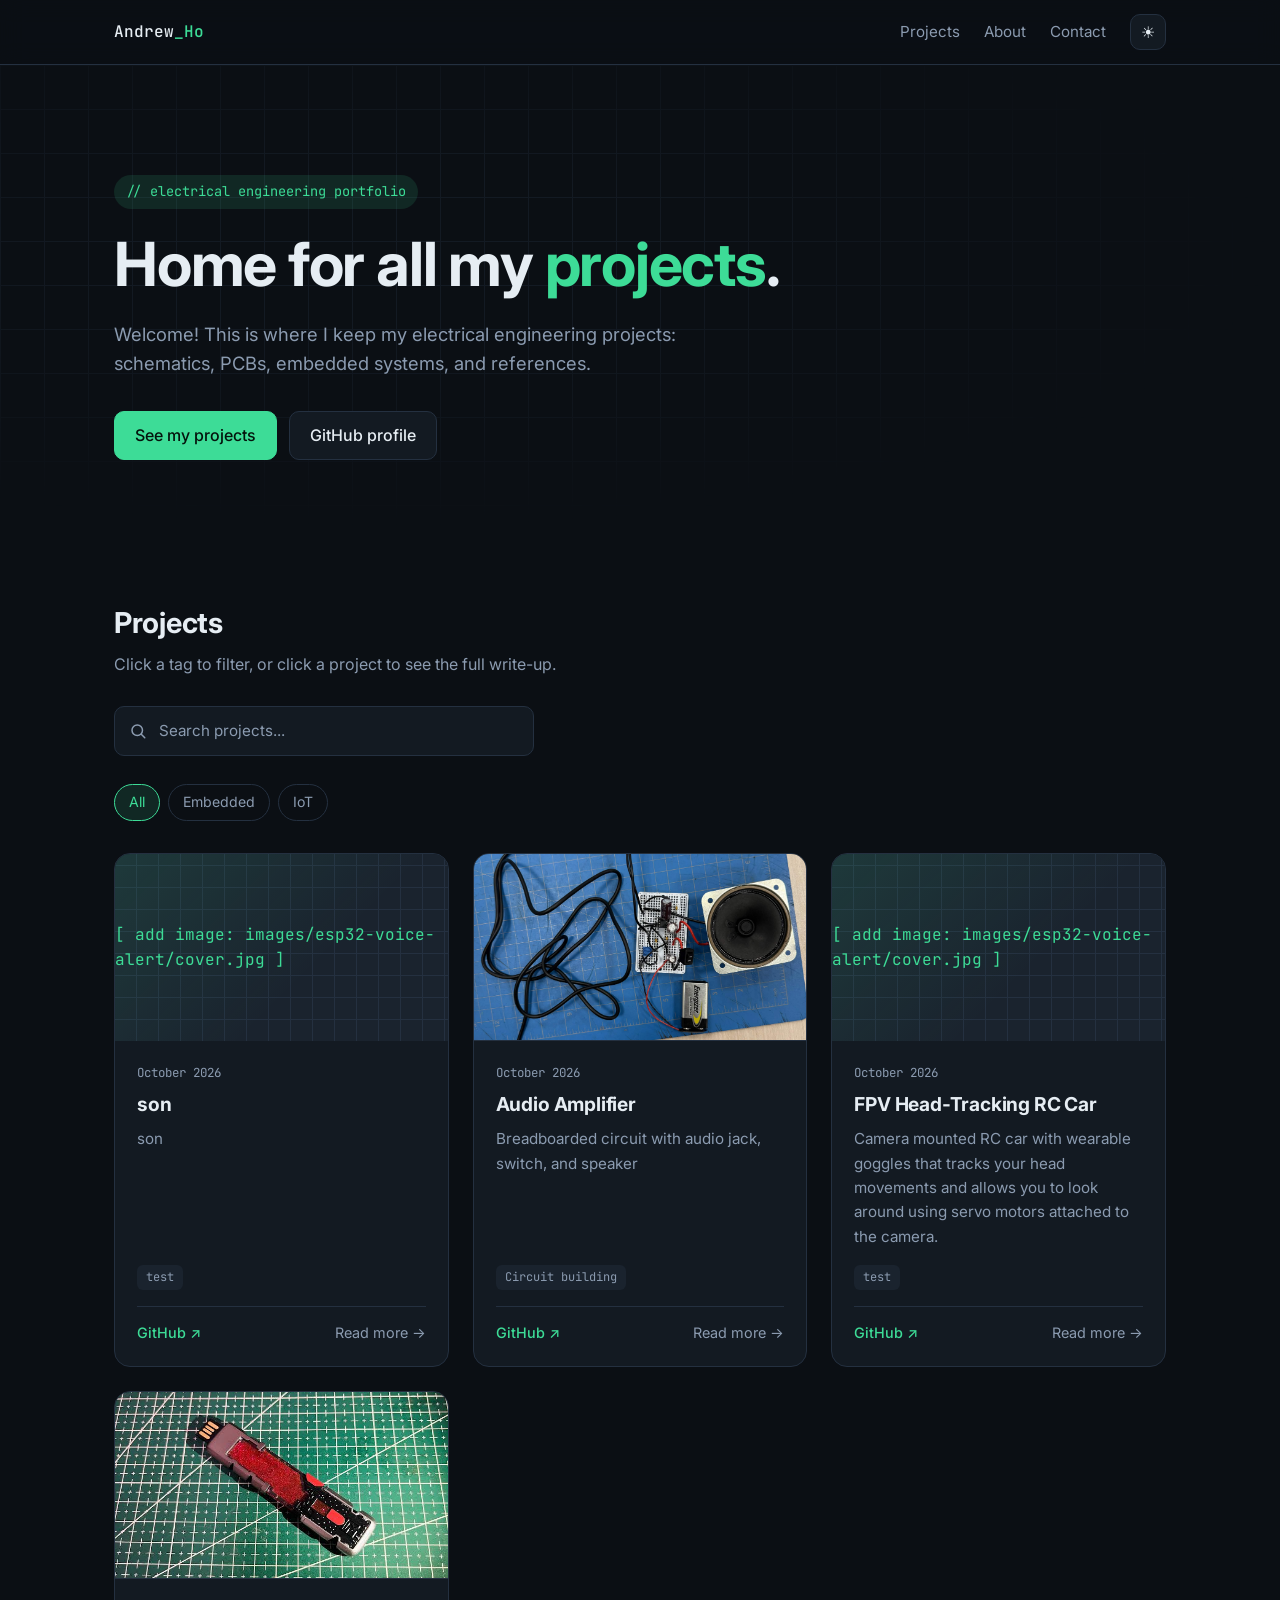
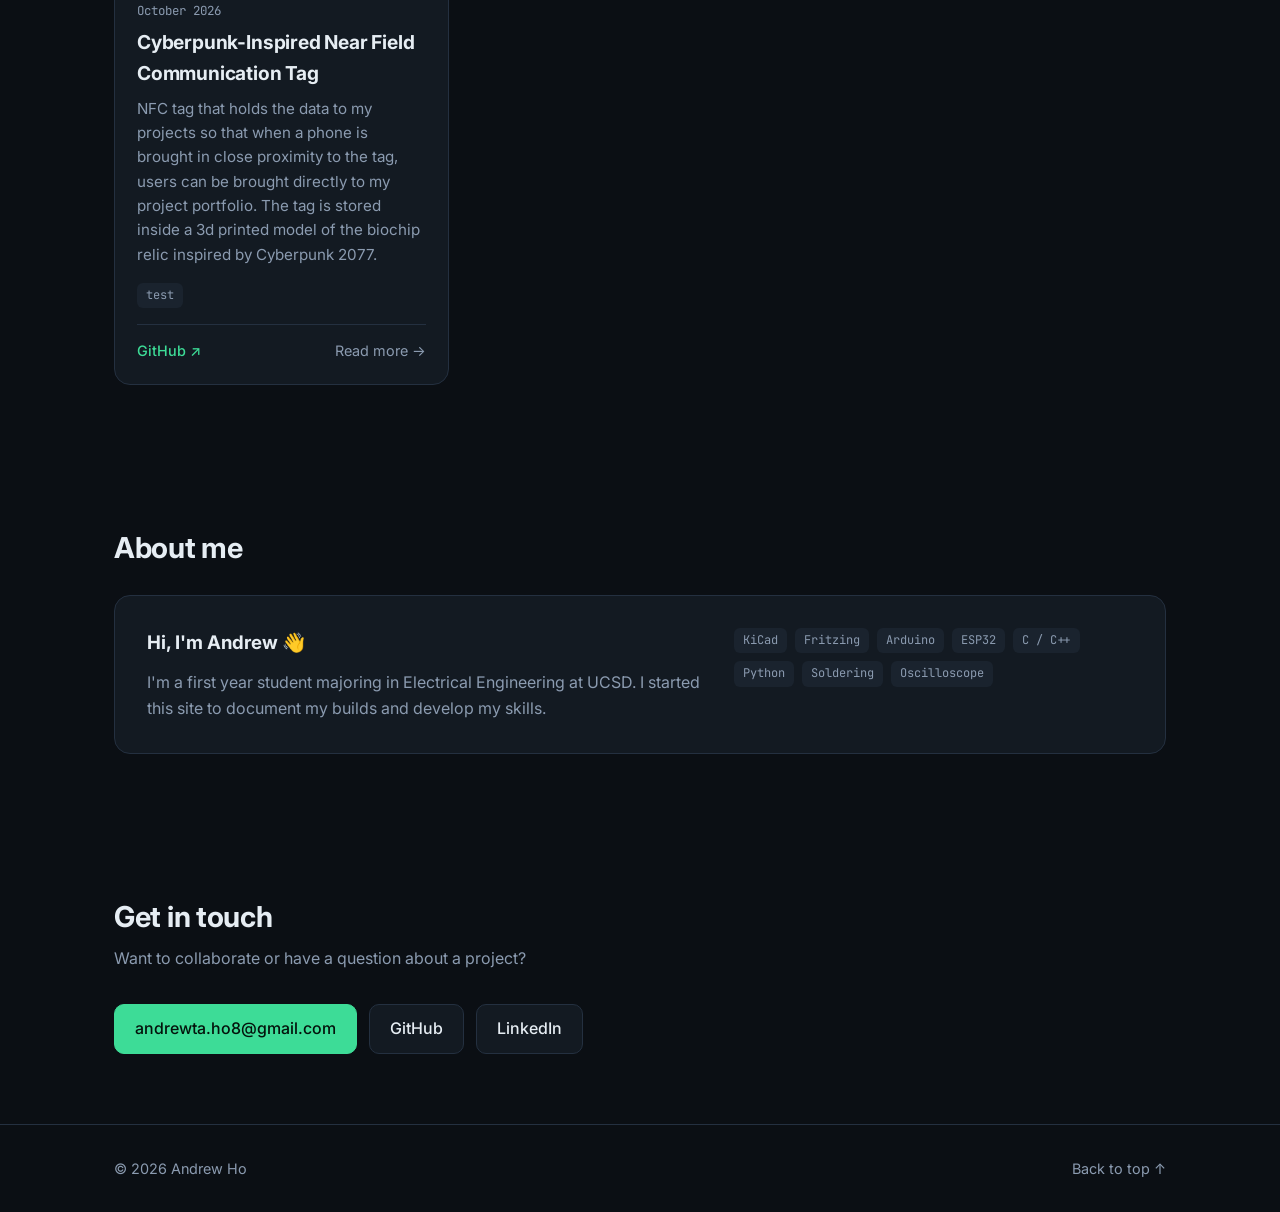
==== commit 9dfee887: "Update index.html" ====
--- a/index.html
+++ b/index.html
@@ -119,10 +119,10 @@
       </article>
 
       <article class="project" data-tags="Embedded, IoT">
-        <img class="project-img" src="images/esp32-voice-alert/cover.jpg" alt="ESP32 voice alert device">
+        <img class="project-img" src="cyberpunkinspirednearfieldcommunicationtag/images.jpg" alt="Cyberpunk-Inspired Near Field Communication Tag">
         <div class="project-body">
           <span class="project-date">October 2026</span>
-          <h3><a class="card-link" href="projects/esp32-voice-alert.html">Cyberpunk-Inspired Near Field Communication Tag</a></h3>
+          <h3><a class="card-link" href="projects/Cyberpunk-Inspired-Near-Field_Communication-Tag.html">Cyberpunk-Inspired Near Field Communication Tag</a></h3>
           <p>NFC tag that holds the data to my projects so that when a phone is brought in close proximity to the tag, users can be brought directly to my project portfolio. The tag is stored inside a 3d printed model of the biochip relic inspired by Cyberpunk 2077.</p>
           <div class="tags">
             <span class="tag">test</span>
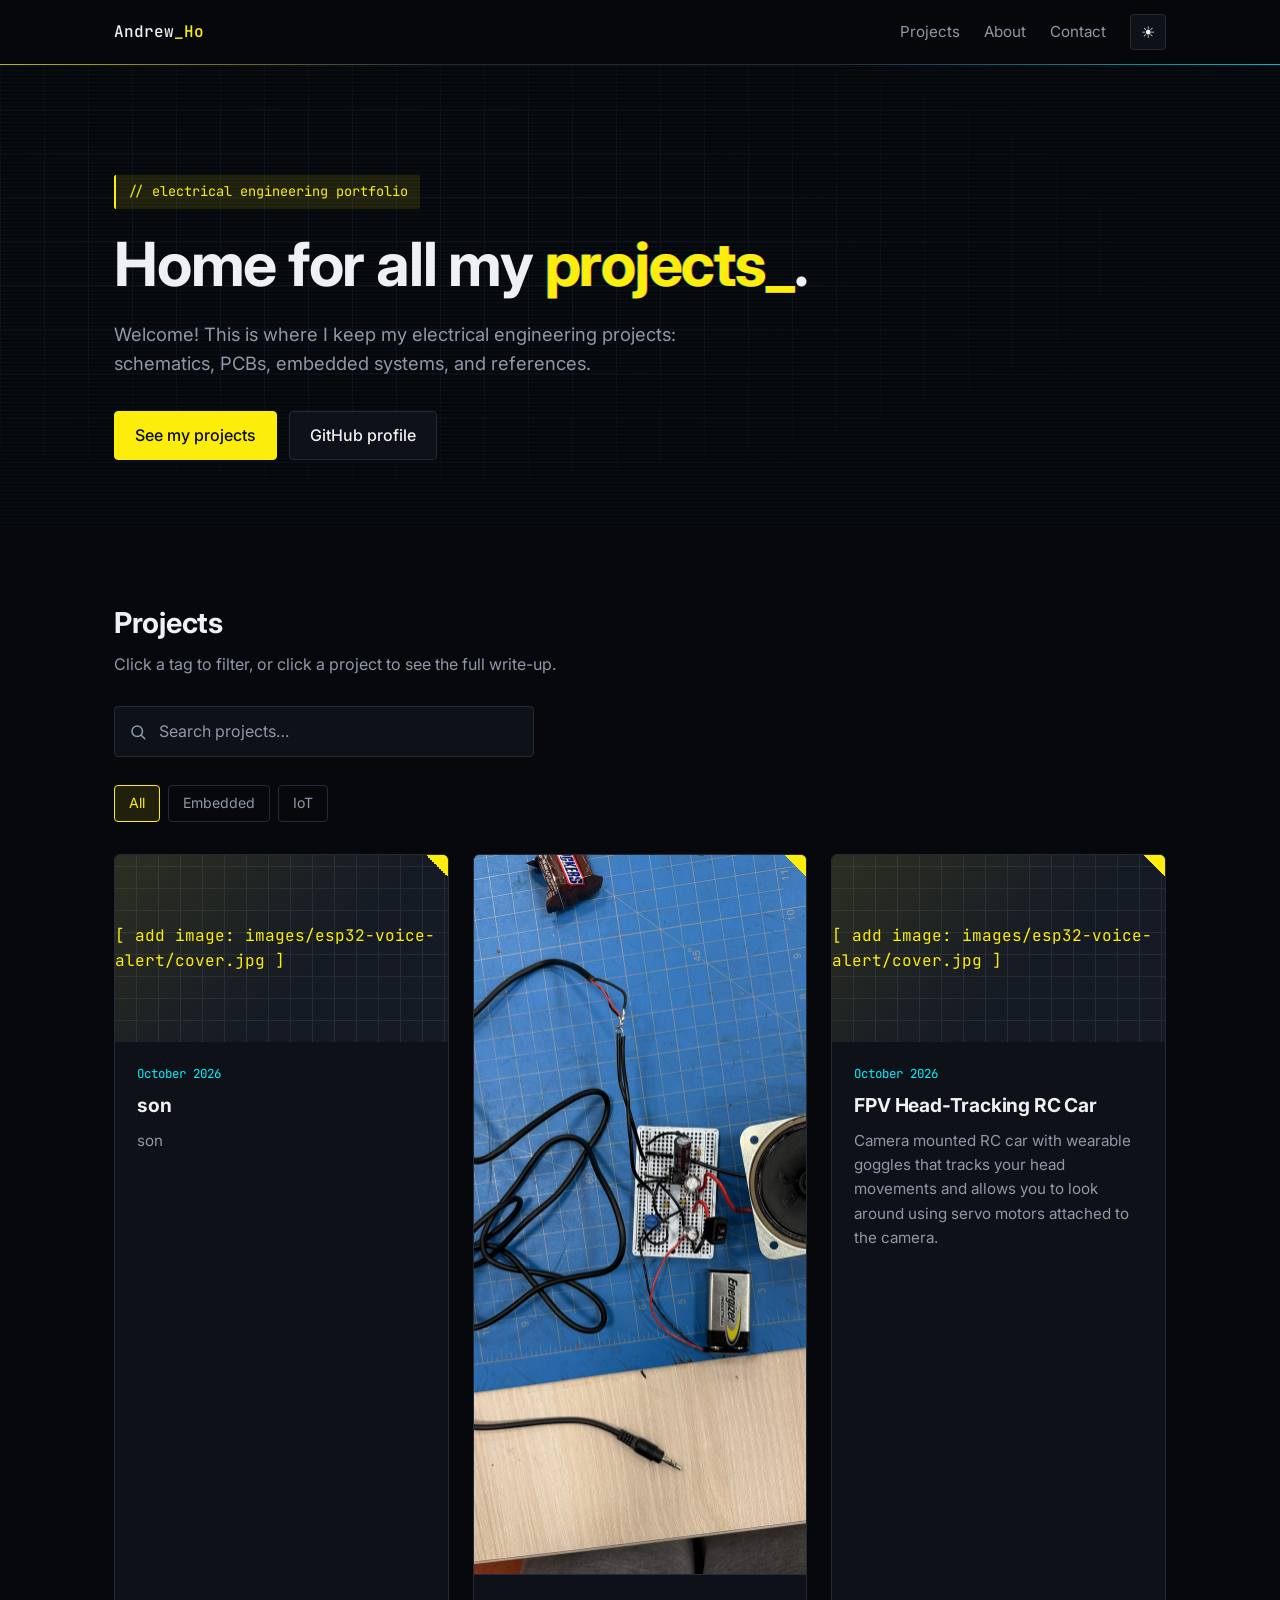
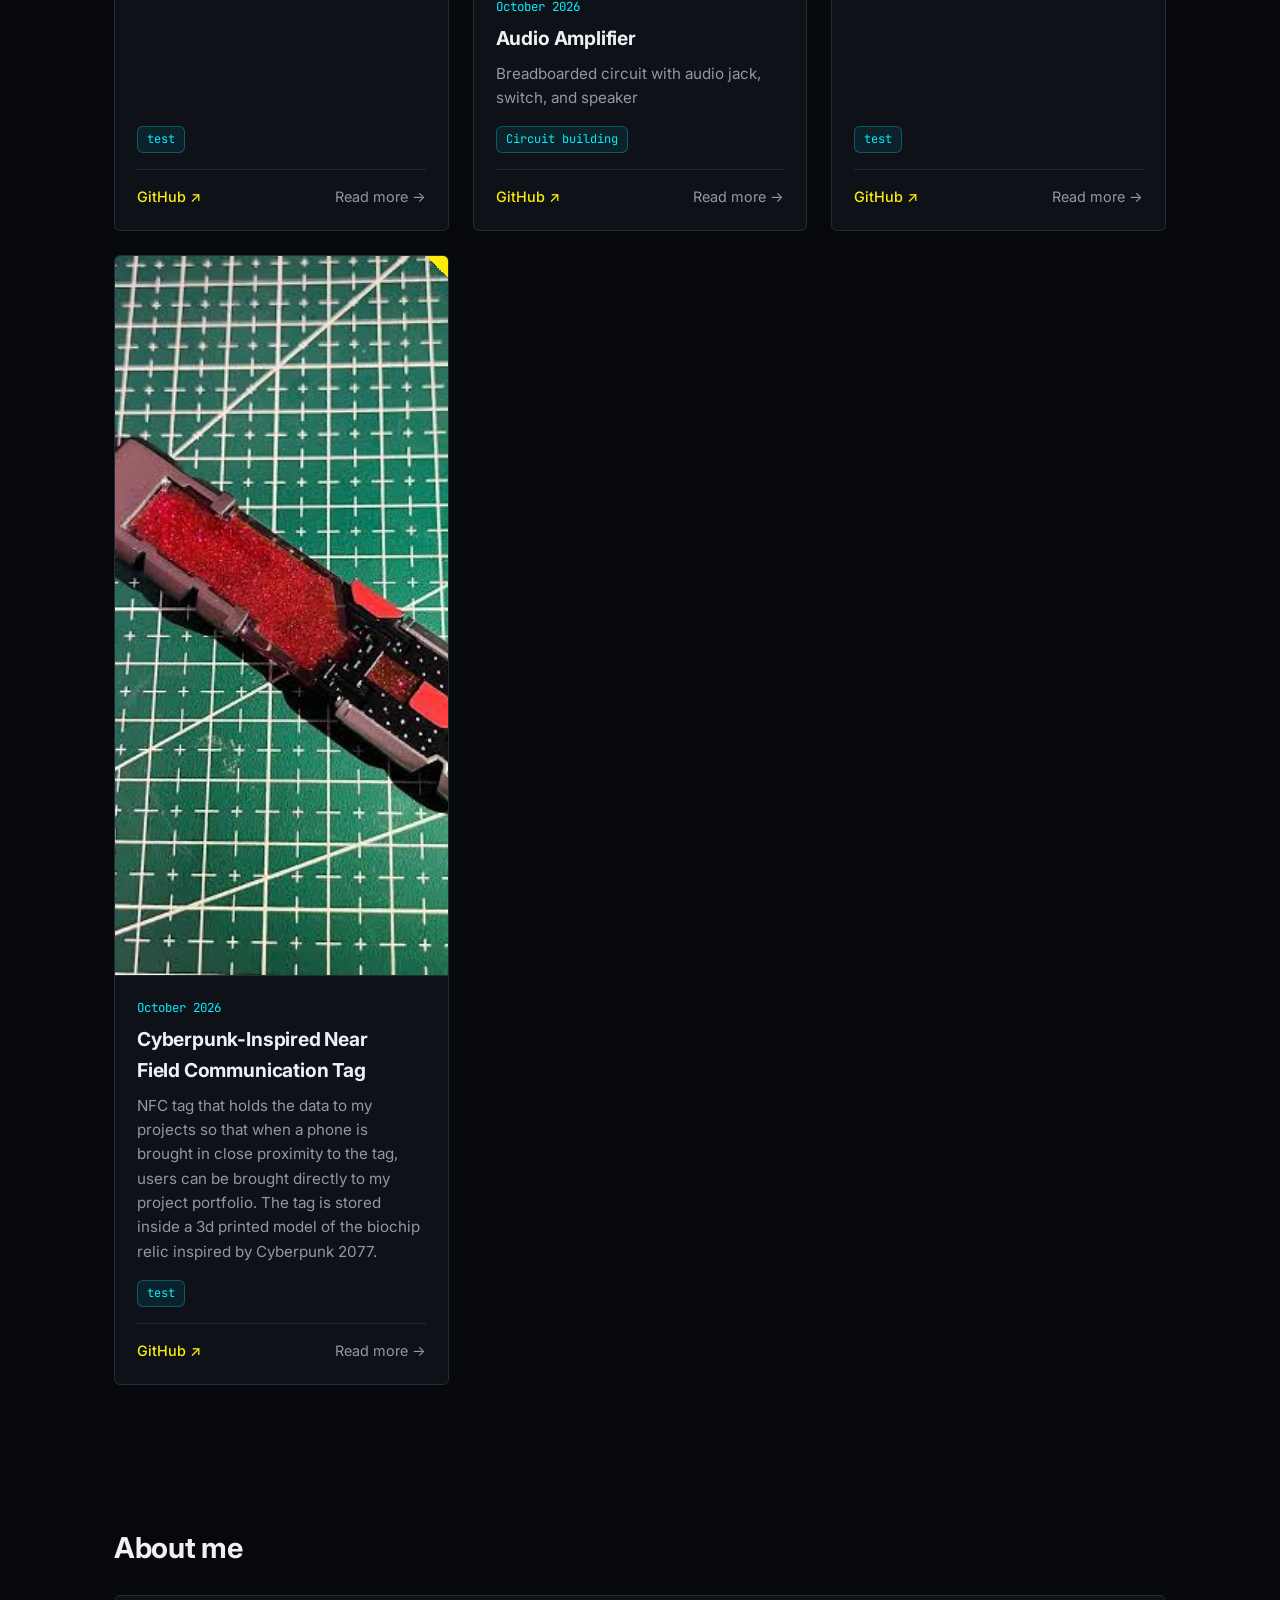
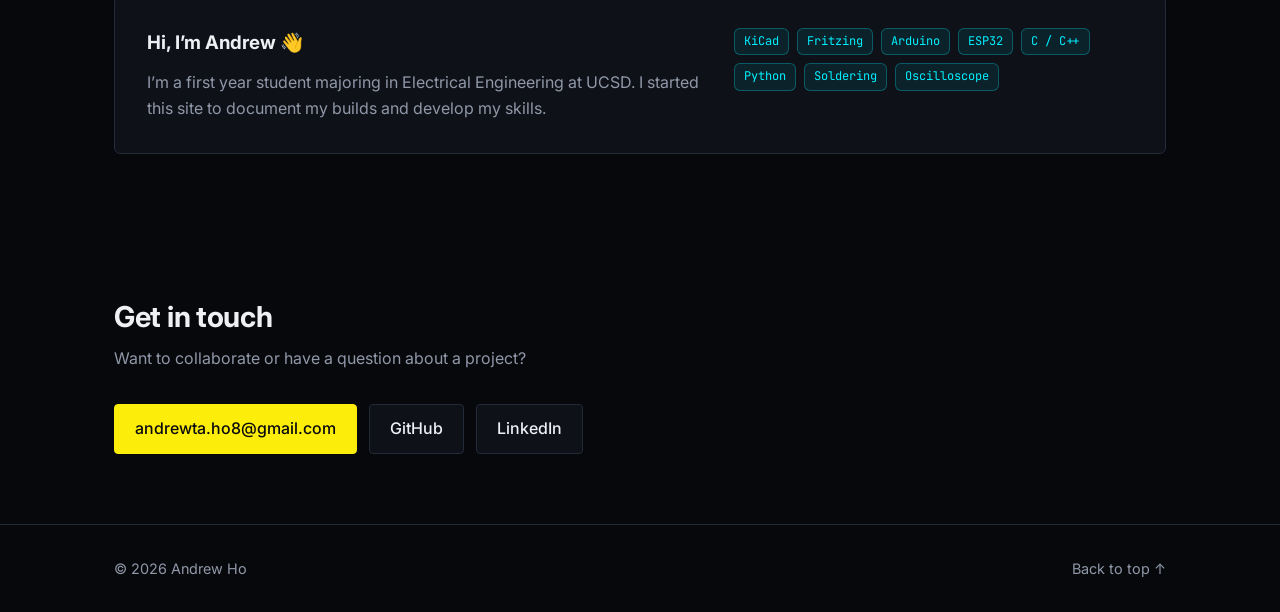
==== commit 146868f7: "Add files via upload" ====
--- a/index.html
+++ b/index.html
@@ -6,8 +6,12 @@
 
 <!-- EDIT #1: the text shown on the browser tab -->
 <title>Andrew Ho | Electrical Engineering Projects</title>
+<meta name="theme-color" content="#07080c">
 <meta name="description" content="A collection of my electrical engineering projects.">
 
+<link rel="icon" href="data:image/svg+xml,<svg xmlns=%22http://www.w3.org/2000/svg%22 viewBox=%220 0 100 100%22><text y=%22.9em%22 font-size=%2290%22>⚡</text></svg>">
+<!-- Apply saved theme before the page paints (prevents a light/dark flash) -->
+<script>try{var t=localStorage.getItem("theme");if(t)document.documentElement.dataset.theme=t}catch(e){}</script>
 <link rel="preconnect" href="https://fonts.googleapis.com">
 <link rel="preconnect" href="https://fonts.gstatic.com" crossorigin>
 <link href="https://fonts.googleapis.com/css2?family=Inter:wght@400;500;600;700&family=JetBrains+Mono:wght@400;500&display=swap" rel="stylesheet">
@@ -16,9 +20,10 @@
 </head>
 
 <body>
+<a class="skip-link" href="#main">Skip to content</a>
 
 <!-- ============================ NAVIGATION ============================ -->
-<nav>
+<nav aria-label="Primary">
   <div class="container">
     <!-- EDIT #2: your name, top-left corner -->
     <a href="index.html" class="logo">Andrew<span>_Ho</span></a>
@@ -26,10 +31,12 @@
       <a href="#projects">Projects</a>
       <a href="#about">About</a>
       <a href="#contact">Contact</a>
-      <button id="theme-toggle" aria-label="Toggle light/dark mode">☀</button>
+      <button type="button" id="theme-toggle" aria-label="Toggle light/dark mode">☀</button>
     </div>
   </div>
 </nav>
+
+<main id="main">
 
 <!-- ============================== HERO ============================== -->
 <header class="hero">
@@ -52,8 +59,9 @@
     <p class="section-sub">Click a tag to filter, or click a project to see the full write-up.</p>
 
     <!-- Filter buttons build themselves from each card's data-tags. Don't edit. -->
-    <input type="search" id="search" class="search" placeholder="Search projects..." aria-label="Search projects">
-    <div class="filters" id="filters"></div>
+    <input type="search" id="search" class="search" name="q" autocomplete="off" spellcheck="false" placeholder="Search projects…" aria-label="Search projects">
+    <div class="filters" id="filters" role="group" aria-label="Filter projects by tag"></div>
+    <p id="result-count" class="sr-only" role="status" aria-live="polite"></p>
     <p id="no-results" class="no-results" hidden>No projects match your search.</p>
     <div class="grid">
 
@@ -70,7 +78,7 @@
 
       <!-- ============ CARD: copy from here ============ -->
       <article class="project" data-tags="Embedded, IoT">
-        <img class="project-img" src="images/esp32-voice-alert/cover.jpg" alt="ESP32 voice alert device">
+        <img class="project-img" width="1280" height="720" loading="lazy" decoding="async" src="images/esp32-voice-alert/cover.jpg" alt="ESP32 voice alert device">
         <div class="project-body">
           <span class="project-date">October 2026</span>
           <h3><a class="card-link" href="projects/esp32-voice-alert.html">son</a></h3>
@@ -87,7 +95,7 @@
       <!-- ============ CARD: copy until here ============ -->
 
       <article class="project" data-tags="Embedded, IoT">
-        <img class="project-img" src="audioamplifier/IMG_8105.jpg" alt="Audio Amplifier">
+        <img class="project-img" width="1280" height="720" loading="lazy" decoding="async" src="audioamplifier/IMG_8105.jpg" alt="Audio Amplifier">
         <div class="project-body">
           <span class="project-date">October 2026</span>
           <h3><a class="card-link" href="projects/audio-amplifier.html">Audio Amplifier</a></h3>
@@ -103,7 +111,7 @@
       </article>
 
       <article class="project" data-tags="Embedded, IoT">
-        <img class="project-img" src="images/esp32-voice-alert/cover.jpg" alt="ESP32 voice alert device">
+        <img class="project-img" width="1280" height="720" loading="lazy" decoding="async" src="images/esp32-voice-alert/cover.jpg" alt="ESP32 voice alert device">
         <div class="project-body">
           <span class="project-date">October 2026</span>
           <h3><a class="card-link" href="projects/FPV-Head-Tracking-RC-Car.html">FPV Head-Tracking RC Car</a></h3>
@@ -119,7 +127,7 @@
       </article>
 
       <article class="project" data-tags="Embedded, IoT">
-        <img class="project-img" src="cyberpunkinspirednearfieldcommunicationtag/images.jpg" alt="Cyberpunk-Inspired Near Field Communication Tag">
+        <img class="project-img" width="1280" height="720" loading="lazy" decoding="async" src="cyberpunkinspirednearfieldcommunicationtag/images.jpg" alt="Cyberpunk-Inspired Near Field Communication Tag">
         <div class="project-body">
           <span class="project-date">October 2026</span>
           <h3><a class="card-link" href="projects/Cyberpunk-Inspired-Near-Field_Communication-Tag.html">Cyberpunk-Inspired Near Field Communication Tag</a></h3>
@@ -144,8 +152,8 @@
     <div class="about-box">
       <div>
         <!-- EDIT #4: a few sentences about you -->
-        <h3>Hi, I'm Andrew 👋</h3>
-        <p>I'm a first year student majoring in Electrical Engineering at UCSD. I started this site to document my builds and develop my skills.</p>
+        <h3>Hi, I’m Andrew 👋</h3>
+        <p>I’m a first year student majoring in Electrical Engineering at UCSD. I started this site to document my builds and develop my skills.</p>
       </div>
       <div class="skills">
         <!-- EDIT #5: your skills and tools -->
@@ -176,6 +184,8 @@
   </div>
 </section>
 
+</main>
+
 <footer>
   <div class="container">
     <span>© <span id="year"></span> Andrew Ho</span>
--- a/style.css
+++ b/style.css
@@ -1,33 +1,40 @@
 /* =====================================================================
    style.css: the look of the whole site (home page + every project page)
-   You only need to touch the COLORS section below. Everything else can stay.
+   Cyberpunk 2077 theme. Change the COLORS section to re-tint the whole site.
+   The CYBERPUNK + ACCESSIBILITY layer at the bottom can stay as is.
    ===================================================================== */
 
 /* ---------- COLORS ---------- */
 :root {
-  --bg: #0b0f14;
-  --surface: #131a22;
-  --surface-2: #1a232e;
-  --border: #243040;
-  --text: #e6edf3;
-  --muted: #8b9bb0;
-  --accent: #3ddc97;            /* try #4da3ff (blue) or #ffb547 (amber) */
-  --accent-soft: rgba(61, 220, 151, 0.12);
+  color-scheme: dark;
+  --bg: #07080c;
+  --surface: #0e1118;
+  --surface-2: #151a24;
+  --border: #232a38;
+  --text: #eef0f4;
+  --muted: #9098a8;
+  --accent: #fcee0a;            /* Cyberpunk yellow: text, borders, highlights */
+  --accent-fill: #fcee0a;       /* solid button backgrounds */
+  --accent-soft: rgba(252, 238, 10, 0.10);
+  --cyan: #00f0ff;              /* focus rings, dates, tags */
+  --pink: #ff2a6d;              /* tiny glitch edge on the headline */
 }
 :root[data-theme="light"] {
-  --bg: #f6f8fa;
+  color-scheme: light;
+  --bg: #f5f5f0;
   --surface: #ffffff;
-  --surface-2: #eef2f6;
-  --border: #d8e0e8;
-  --text: #14202b;
-  --muted: #5b6b7d;
-  --accent: #0a9f6a;
-  --accent-soft: rgba(10, 159, 106, 0.1);
+  --surface-2: #eeeee6;
+  --border: #d8d8cc;
+  --text: #14161c;
+  --muted: #5a5f6b;
+  --accent: #7a6c00;
+  --accent-soft: rgba(122, 108, 0, 0.10);
+  --cyan: #006f7a;
+  --pink: #c40040;
 }
 
 /* ---------- BASICS ---------- */
 * { box-sizing: border-box; margin: 0; padding: 0; }
-html { scroll-behavior: smooth; }
 body {
   font-family: "Inter", system-ui, -apple-system, "Segoe UI", sans-serif;
   background: var(--bg);
@@ -61,10 +68,10 @@
 /* ---------- BUTTONS & TAGS ---------- */
 .btn {
   display: inline-block; padding: 11px 20px; border-radius: 10px; font-weight: 500;
-  border: 1px solid var(--border); background: var(--surface); transition: 0.2s;
+  border: 1px solid var(--border); background: var(--surface); transition: border-color 0.2s, transform 0.2s;
 }
 .btn:hover { border-color: var(--accent); transform: translateY(-1px); }
-.btn.primary { background: var(--accent); color: #04130c; border-color: var(--accent); }
+.btn.primary { background: var(--accent-fill); color: #0a0a0f; border-color: var(--accent-fill); }
 .tags { display: flex; flex-wrap: wrap; gap: 6px; }
 .tag {
   font-family: "JetBrains Mono", monospace; font-size: 0.75rem;
@@ -102,7 +109,7 @@
 .filter {
   font: inherit; font-size: 0.88rem; color: var(--muted); cursor: pointer;
   background: transparent; border: 1px solid var(--border);
-  padding: 6px 14px; border-radius: 999px; transition: 0.2s;
+  padding: 6px 14px; border-radius: 999px; transition: color 0.2s, border-color 0.2s, background-color 0.2s;
 }
 .filter:hover { color: var(--text); border-color: var(--muted); }
 .filter.active { background: var(--accent-soft); color: var(--accent); border-color: var(--accent); }
@@ -112,7 +119,7 @@
 .project {
   position: relative;
   background: var(--surface); border: 1px solid var(--border); border-radius: 16px;
-  overflow: hidden; display: flex; flex-direction: column; transition: 0.25s;
+  overflow: hidden; display: flex; flex-direction: column; transition: transform 0.25s, border-color 0.25s, box-shadow 0.25s;
 }
 .project:hover { transform: translateY(-4px); border-color: var(--accent); box-shadow: 0 12px 30px rgba(0,0,0,0.25); }
 .project.hidden { display: none; }
@@ -207,7 +214,7 @@
 
 .gallery { display: grid; grid-template-columns: repeat(auto-fill, minmax(240px, 1fr)); gap: 14px; }
 .gallery figure { background: var(--surface); border: 1px solid var(--border); border-radius: 12px; overflow: hidden; }
-.gallery img { width: 100%; aspect-ratio: 4 / 3; object-fit: cover; display: block; transition: 0.3s; }
+.gallery img { width: 100%; aspect-ratio: 4 / 3; object-fit: cover; display: block; transition: transform 0.3s; }
 .gallery a:hover img { transform: scale(1.03); }
 .gallery a { display: block; overflow: hidden; }
 .gallery figcaption { padding: 10px 14px; font-size: 0.85rem; color: var(--muted); }
@@ -225,17 +232,92 @@
   margin-top: 28px;
   padding: 12px 16px 12px 44px;
   font: inherit;
-  font-size: 0.95rem;
+  font-size: 1rem;
   color: var(--text);
   background: var(--surface)
     url("data:image/svg+xml,%3Csvg xmlns='http://www.w3.org/2000/svg' width='18' height='18' viewBox='0 0 24 24' fill='none' stroke='%238b9bb0' stroke-width='2' stroke-linecap='round'%3E%3Ccircle cx='11' cy='11' r='7'/%3E%3Cpath d='M21 21l-4.3-4.3'/%3E%3C/svg%3E")
     no-repeat 14px center;
   border: 1px solid var(--border);
   border-radius: 10px;
-  outline: none;
-  transition: 0.2s;
+  transition: border-color 0.2s, box-shadow 0.2s;
 }
 .search::placeholder { color: var(--muted); }
 .search:focus { border-color: var(--accent); box-shadow: 0 0 0 3px var(--accent-soft); }
 
 .no-results { color: var(--muted); margin-bottom: 24px; }
+
+
+/* =====================================================================
+   CYBERPUNK + ACCESSIBILITY LAYER
+   ===================================================================== */
+html { scroll-padding-top: 80px; }
+@media (prefers-reduced-motion: no-preference) { html { scroll-behavior: smooth; } }
+::selection { background: var(--accent-fill); color: #0a0a0f; }
+h1, h2, h3 { text-wrap: balance; }
+.project-date, .fact, td { font-variant-numeric: tabular-nums; }
+a, button, input { touch-action: manipulation; -webkit-tap-highlight-color: var(--accent-soft); }
+
+/* Skip link + screen-reader-only text */
+.skip-link {
+  position: absolute; left: 12px; top: -100px; z-index: 100;
+  background: var(--accent-fill); color: #0a0a0f; font-weight: 600;
+  padding: 10px 16px; border-radius: 4px;
+}
+.skip-link:focus { top: 12px; }
+.sr-only { position: absolute; width: 1px; height: 1px; overflow: hidden; clip-path: inset(50%); white-space: nowrap; }
+
+/* Keyboard focus: always visible, never hidden by the sticky nav */
+:focus-visible { outline: 2px solid var(--cyan); outline-offset: 3px; }
+.card-link:focus-visible { outline: none; }
+.project:has(.card-link:focus-visible) { outline: 2px solid var(--cyan); outline-offset: 3px; }
+
+/* Sharper corners */
+.btn, .filter, .search, #theme-toggle { border-radius: 4px; }
+.project, .about-box, .cover, .fact, .table-wrap, .video-wrap, .gallery figure { border-radius: 6px; }
+.eyebrow { border-radius: 2px; border-left: 2px solid var(--accent); }
+
+/* Nav: neon edge */
+nav { position: sticky; }
+nav::after {
+  content: ""; position: absolute; left: 0; right: 0; bottom: -1px; height: 1px;
+  background: linear-gradient(90deg, var(--accent), transparent 35%, transparent 65%, var(--cyan));
+  opacity: 0.7; pointer-events: none;
+}
+
+/* Hero: scanlines, glitch-edged headline, short blinking cursor */
+.hero::after {
+  content: ""; position: absolute; inset: 0; z-index: -1; pointer-events: none;
+  background: repeating-linear-gradient(0deg, transparent 0 3px, rgba(0, 240, 255, 0.035) 3px 4px);
+}
+.hero h1 em { text-shadow: 1px 0 rgba(255, 42, 109, 0.65), -1px 0 rgba(0, 240, 255, 0.65); }
+.hero h1 em::after { content: "_"; animation: blink 1.1s steps(2, start) 4; }
+:root[data-theme="light"] .hero::after { display: none; }
+:root[data-theme="light"] .hero h1 em { text-shadow: none; }
+@keyframes blink { 50% { opacity: 0; } }
+
+/* Cards: yellow corner notch + neon edge on hover */
+.project::before {
+  content: ""; position: absolute; top: 0; right: 0; width: 22px; height: 22px; z-index: 2;
+  background: linear-gradient(225deg, var(--accent-fill) 0 50%, transparent 50%); pointer-events: none;
+}
+.project:hover {
+  box-shadow: 0 0 0 1px var(--accent), 0 12px 30px rgba(0, 0, 0, 0.35), 0 0 28px var(--accent-soft);
+}
+.project-date { color: var(--cyan); }
+.tag { color: var(--cyan); border: 1px solid color-mix(in srgb, var(--cyan) 28%, transparent); background: color-mix(in srgb, var(--cyan) 8%, transparent); }
+.filter:focus-visible, .search:focus-visible { outline-offset: 2px; }
+
+/* Touch + pointer sizing */
+.links a, .back-link { display: inline-flex; align-items: center; min-height: 24px; }
+@media (pointer: coarse) {
+  #theme-toggle { width: 44px; height: 44px; }
+  .filter, .links a, .back-link, .nav-links a, footer a { display: inline-flex; align-items: center; min-height: 44px; }
+  .nav-links { gap: 16px; }
+}
+
+/* Reduced motion */
+@media (prefers-reduced-motion: reduce) {
+  *, *::before, *::after { transition-duration: 0.01ms !important; scroll-behavior: auto !important; }
+  .hero h1 em::after { animation: none; }
+  .project:hover, .btn:hover, .gallery a:hover img { transform: none; }
+}
